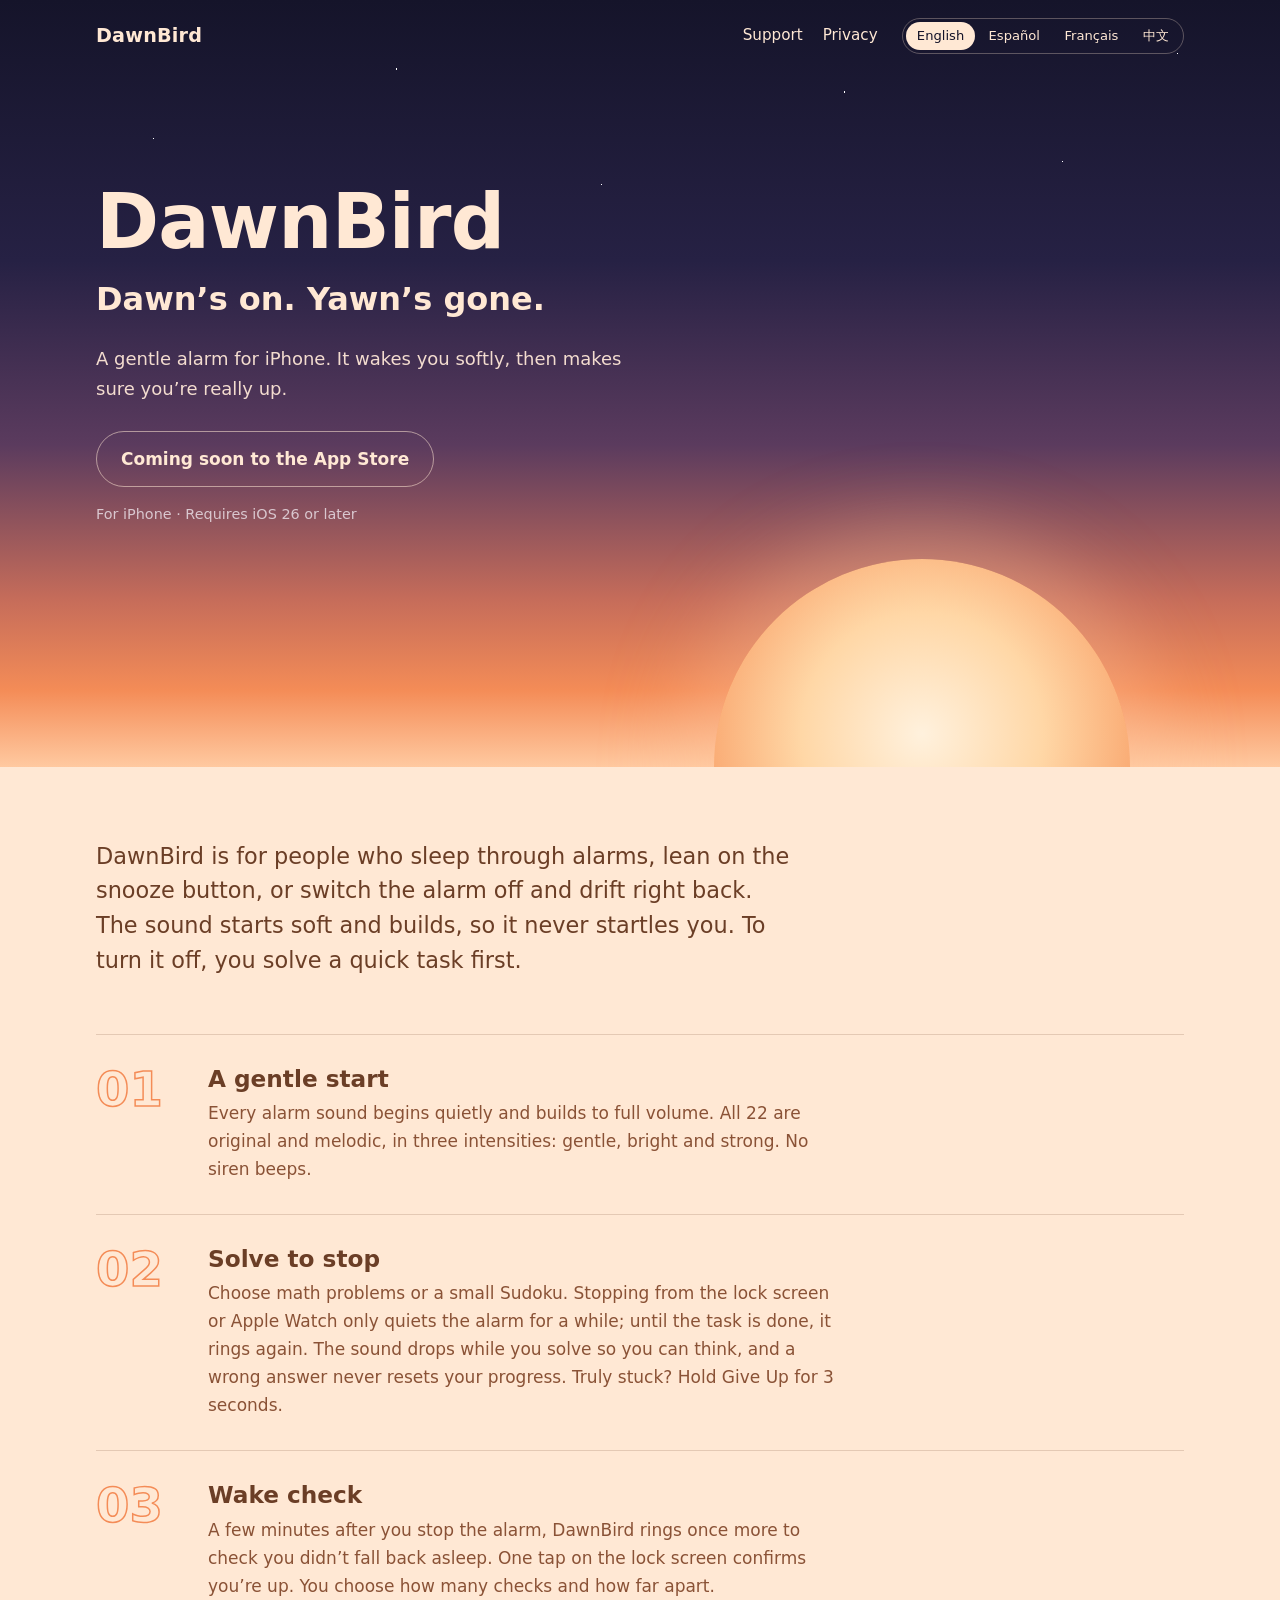
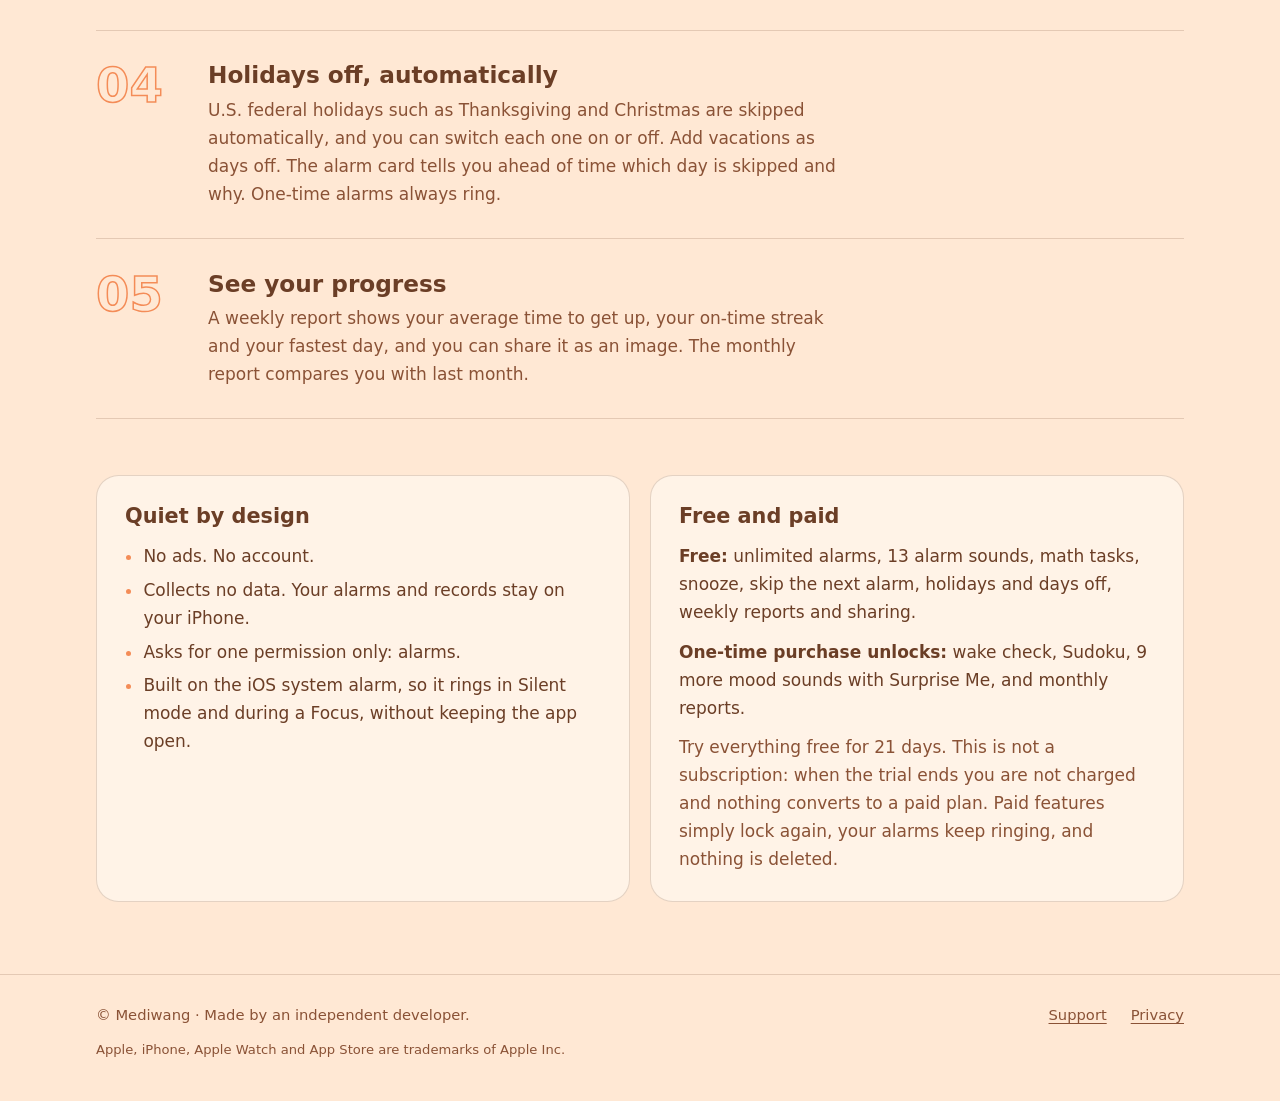
==== dawnbird/index.html @ 56aed917 "DawnBird site: home, support, privacy (en/es/fr/zh) Co-Authored-By: Claude Opus 5.5 <noreply@anthrop" ====
<!doctype html>
<html lang="en" data-lang="en" data-title-en="DawnBird – a gentle alarm that makes sure you’re up" data-title-es="DawnBird – una alarma amable que se asegura de que te levantes" data-title-fr="DawnBird – un réveil en douceur qui s’assure que vous êtes debout" data-title-zh="DawnBird – 先轻声唤醒，再确保你真的起来了">
<head>
<meta charset="utf-8">
<meta name="viewport" content="width=device-width, initial-scale=1">
<title>DawnBird – a gentle alarm that makes sure you’re up</title>
<meta name="description" content="DawnBird is a gentle alarm for iPhone. It wakes you softly, then makes sure you are really up: solve a quick task to stop it.">
<meta name="theme-color" content="#15142A">
<link rel="icon" href="assets/favicon.png">
<link rel="stylesheet" href="assets/site.css">
<script src="assets/site.js"></script>
</head>
<body class="home">
<a class="skip" href="#main"><span data-l="en" lang="en">Skip to content</span><span data-l="es" lang="es">Ir al contenido</span><span data-l="fr" lang="fr">Aller au contenu</span><span data-l="zh" lang="zh-Hans">跳到正文</span></a>
<header class="hero">
<div class="wrap top">
  <a class="brand" data-int href="./"><img src="assets/logo.png" alt="" width="32" height="32" onerror="this.remove()">DawnBird</a>
  <nav class="nav" aria-label="Site"><a data-int href="support/"><span data-l="en" lang="en">Support</span><span data-l="es" lang="es">Ayuda</span><span data-l="fr" lang="fr">Assistance</span><span data-l="zh" lang="zh-Hans">帮助</span></a><a data-int href="privacy/"><span data-l="en" lang="en">Privacy</span><span data-l="es" lang="es">Privacidad</span><span data-l="fr" lang="fr">Confidentialité</span><span data-l="zh" lang="zh-Hans">隐私</span></a></nav>
  <div class="langs" role="group" aria-label="Language"><a href="?lang=en" data-set-lang="en" lang="en" hreflang="en" aria-current="true">English</a><a href="?lang=es" data-set-lang="es" lang="es" hreflang="es">Español</a><a href="?lang=fr" data-set-lang="fr" lang="fr" hreflang="fr">Français</a><a href="?lang=zh" data-set-lang="zh" lang="zh-Hans" hreflang="zh-Hans">中文</a></div>
</div>
  <div class="wrap">
    <div class="hero-body">
<div data-l="en" lang="en">
    <h1>DawnBird</h1>
    <p class="slogan" lang="en">Dawn’s on. Yawn’s gone.</p>
    <p class="lede">A gentle alarm for iPhone. It wakes you softly, then makes sure you’re really up.</p>
    <a class="cta" data-store href="[[APP_STORE_URL]]"><span class="cta-live">Get it on the App Store</span><span class="cta-soon">Coming soon to the App Store</span></a>
    <p class="req">For iPhone · Requires iOS 26 or later</p>
</div>
<div data-l="es" lang="es">
    <h1>DawnBird</h1>
    <p class="slogan" lang="en">Dawn’s on. Yawn’s gone.</p>
    <p class="lede">Una alarma amable para iPhone. Te despierta con suavidad y luego se asegura de que de verdad te levantes.</p>
    <a class="cta" data-store href="[[APP_STORE_URL]]"><span class="cta-live">Consíguela en el App Store</span><span class="cta-soon">Próximamente en el App Store</span></a>
    <p class="req">Para iPhone · Requiere iOS 26 o posterior</p>
</div>
<div data-l="fr" lang="fr">
    <h1>DawnBird</h1>
    <p class="slogan" lang="en">Dawn’s on. Yawn’s gone.</p>
    <p class="lede">Un réveil tout en douceur pour iPhone. Il vous réveille doucement, puis s’assure que vous êtes vraiment debout.</p>
    <a class="cta" data-store href="[[APP_STORE_URL]]"><span class="cta-live">Télécharger dans l’App Store</span><span class="cta-soon">Bientôt dans l’App Store</span></a>
    <p class="req">Pour iPhone · Nécessite iOS 26 ou une version ultérieure</p>
</div>
<div data-l="zh" lang="zh-Hans">
    <h1>DawnBird</h1>
    <p class="slogan" lang="en">Dawn’s on. Yawn’s gone.</p>
    <p class="lede">一款温柔的 iPhone 闹钟：先轻声唤醒，再确保你真的起来了。</p>
    <a class="cta" data-store href="[[APP_STORE_URL]]"><span class="cta-live">前往 App Store 下载</span><span class="cta-soon">即将登陆 App Store</span></a>
    <p class="req">适用于 iPhone · 需要 iOS 26 或更新版本</p>
</div>
    </div>
  </div>
  <div class="sun" aria-hidden="true"></div>
</header>
<main id="main">
<div data-l="en" lang="en">
    <section class="wrap intro"><p>DawnBird is for people who sleep through alarms, lean on the snooze button, or switch the alarm off and drift right back. The sound starts soft and builds, so it never startles you. To turn it off, you solve a quick task first.</p></section>
    <ol class="wrap features">
      <li>
        <span class="num" aria-hidden="true">01</span>
        <div><h2>A gentle start</h2><p>Every alarm sound begins quietly and builds to full volume. All 22 are original and melodic, in three intensities: gentle, bright and strong. No siren beeps.</p></div>
      </li>
      <li>
        <span class="num" aria-hidden="true">02</span>
        <div><h2>Solve to stop</h2><p>Choose math problems or a small Sudoku. Stopping from the lock screen or Apple Watch only quiets the alarm for a while; until the task is done, it rings again. The sound drops while you solve so you can think, and a wrong answer never resets your progress. Truly stuck? Hold Give Up for 3 seconds.</p></div>
      </li>
      <li>
        <span class="num" aria-hidden="true">03</span>
        <div><h2>Wake check</h2><p>A few minutes after you stop the alarm, DawnBird rings once more to check you didn’t fall back asleep. One tap on the lock screen confirms you’re up. You choose how many checks and how far apart.</p></div>
      </li>
      <li>
        <span class="num" aria-hidden="true">04</span>
        <div><h2>Holidays off, automatically</h2><p>U.S. federal holidays such as Thanksgiving and Christmas are skipped automatically, and you can switch each one on or off. Add vacations as days off. The alarm card tells you ahead of time which day is skipped and why. One-time alarms always ring.</p></div>
      </li>
      <li>
        <span class="num" aria-hidden="true">05</span>
        <div><h2>See your progress</h2><p>A weekly report shows your average time to get up, your on-time streak and your fastest day, and you can share it as an image. The monthly report compares you with last month.</p></div>
      </li>
    </ol>
    <div class="wrap pair">
      <section class="card">
        <h2>Quiet by design</h2>
        <ul>
          <li>No ads. No account.</li>
          <li>Collects no data. Your alarms and records stay on your iPhone.</li>
          <li>Asks for one permission only: alarms.</li>
          <li>Built on the iOS system alarm, so it rings in Silent mode and during a Focus, without keeping the app open.</li>
        </ul>
      </section>
      <section class="card">
        <h2>Free and paid</h2>
          <p><strong>Free:</strong> unlimited alarms, 13 alarm sounds, math tasks, snooze, skip the next alarm, holidays and days off, weekly reports and sharing.</p>
          <p><strong>One-time purchase unlocks:</strong> wake check, Sudoku, 9 more mood sounds with Surprise Me, and monthly reports.</p>
          <p class="quiet">Try everything free for 21 days. This is not a subscription: when the trial ends you are not charged and nothing converts to a paid plan. Paid features simply lock again, your alarms keep ringing, and nothing is deleted.</p>
      </section>
    </div>
</div>
<div data-l="es" lang="es">
    <section class="wrap intro"><p>DawnBird es para quienes no oyen la alarma, abusan del botón de posponer o la apagan y se vuelven a dormir. El sonido empieza suave y va subiendo, así que nunca te sobresalta. Para apagarla, primero tienes que resolver una tarea rápida.</p></section>
    <ol class="wrap features">
      <li>
        <span class="num" aria-hidden="true">01</span>
        <div><h2>Un comienzo suave</h2><p>Cada sonido de alarma empieza bajito y sube hasta el volumen completo. Los 22 son originales y melódicos, en tres intensidades: suave, alegre y fuerte. Nada de pitidos de sirena.</p></div>
      </li>
      <li>
        <span class="num" aria-hidden="true">02</span>
        <div><h2>Resuelve para apagar</h2><p>Elige problemas de matemáticas o un sudoku pequeño. Detenerla desde la pantalla de bloqueo o el Apple Watch solo la silencia un rato; mientras la tarea no esté hecha, volverá a sonar. El sonido baja mientras resuelves para que puedas pensar, y una respuesta incorrecta nunca reinicia tu progreso. ¿De verdad no puedes? Mantén pulsado Give Up durante 3 segundos.</p></div>
      </li>
      <li>
        <span class="num" aria-hidden="true">03</span>
        <div><h2>Confirmación de que te levantaste</h2><p>Unos minutos después de apagar la alarma, DawnBird suena una vez más para comprobar que no te volviste a dormir. Un toque en la pantalla de bloqueo confirma que ya estás de pie. Tú decides cuántas comprobaciones y cada cuánto.</p></div>
      </li>
      <li>
        <span class="num" aria-hidden="true">04</span>
        <div><h2>Días festivos libres, automáticamente</h2><p>Los días festivos federales de EE. UU., como Acción de Gracias y Navidad, se omiten automáticamente, y puedes activar o desactivar cada uno. Agrega tus vacaciones como días libres. La tarjeta de la alarma te avisa con anticipación qué día se omite y por qué. Las alarmas de una sola vez siempre suenan.</p></div>
      </li>
      <li>
        <span class="num" aria-hidden="true">05</span>
        <div><h2>Mira tu progreso</h2><p>El informe semanal muestra tu tiempo promedio para levantarte, tu racha de puntualidad y tu día más rápido, y puedes compartirlo como imagen. El informe mensual te compara con el mes anterior.</p></div>
      </li>
    </ol>
    <div class="wrap pair">
      <section class="card">
        <h2>Tranquila por diseño</h2>
        <ul>
          <li>Sin anuncios. Sin cuenta.</li>
          <li>No recopila datos. Tus alarmas y registros se quedan en tu iPhone.</li>
          <li>Pide un solo permiso: alarmas.</li>
          <li>Se basa en la alarma del sistema de iOS, así que suena en modo Silencio y con un modo de concentración activo, sin tener la app abierta.</li>
        </ul>
      </section>
      <section class="card">
        <h2>Gratis y de pago</h2>
          <p><strong>Gratis:</strong> alarmas ilimitadas, 13 sonidos de alarma, tareas de matemáticas, posponer, omitir la próxima alarma, días festivos y días libres, informes semanales y compartir.</p>
          <p><strong>Una compra única desbloquea:</strong> la confirmación de que te levantaste, el sudoku, 9 sonidos más con Surprise Me y los informes mensuales.</p>
          <p class="quiet">Prueba todo gratis durante 21 días. No es una suscripción: al terminar la prueba no se te cobra nada ni se convierte en un plan de pago. Las funciones de pago simplemente se vuelven a bloquear, tus alarmas siguen sonando y no se borra nada.</p>
      </section>
    </div>
</div>
<div data-l="fr" lang="fr">
    <section class="wrap intro"><p>DawnBird s’adresse à ceux qui n’entendent pas leur réveil, abusent du rappel d’alarme ou l’éteignent avant de se rendormir. Le son commence doucement puis monte, sans jamais vous faire sursauter. Pour l’arrêter, il faut d’abord résoudre une petite tâche.</p></section>
    <ol class="wrap features">
      <li>
        <span class="num" aria-hidden="true">01</span>
        <div><h2>Un départ en douceur</h2><p>Chaque sonnerie commence tout bas et monte jusqu’au plein volume. Les 22 sonneries sont originales et mélodiques, en trois intensités : douce, vive et forte. Pas de bips de sirène.</p></div>
      </li>
      <li>
        <span class="num" aria-hidden="true">02</span>
        <div><h2>Résoudre pour arrêter</h2><p>Choisissez des calculs ou un petit sudoku. Arrêter l’alarme depuis l’écran verrouillé ou l’Apple Watch ne fait que la mettre en sourdine un moment; tant que la tâche n’est pas terminée, elle sonne de nouveau. Le son baisse pendant que vous réfléchissez, et une mauvaise réponse ne remet jamais votre progression à zéro. Vraiment bloqué? Maintenez Give Up pendant 3 secondes.</p></div>
      </li>
      <li>
        <span class="num" aria-hidden="true">03</span>
        <div><h2>Vérification du réveil</h2><p>Quelques minutes après l’arrêt de l’alarme, DawnBird sonne encore une fois pour vérifier que vous ne vous êtes pas rendormi. Un seul toucher sur l’écran verrouillé confirme que vous êtes debout. Vous choisissez le nombre de vérifications et leur intervalle.</p></div>
      </li>
      <li>
        <span class="num" aria-hidden="true">04</span>
        <div><h2>Jours fériés ignorés automatiquement</h2><p>Les jours fériés fédéraux américains, comme Thanksgiving et Noël, sont ignorés automatiquement, et vous pouvez activer ou désactiver chacun d’eux. Ajoutez vos vacances comme jours de congé. La carte de l’alarme vous indique à l’avance quel jour est ignoré et pourquoi. Les alarmes ponctuelles sonnent toujours.</p></div>
      </li>
      <li>
        <span class="num" aria-hidden="true">05</span>
        <div><h2>Suivez vos progrès</h2><p>Le rapport hebdomadaire affiche votre temps moyen pour vous lever, votre série de réveils à l’heure et votre journée la plus rapide; vous pouvez le partager sous forme d’image. Le rapport mensuel vous compare au mois précédent.</p></div>
      </li>
    </ol>
    <div class="wrap pair">
      <section class="card">
        <h2>Discrète par conception</h2>
        <ul>
          <li>Aucune publicité. Aucun compte.</li>
          <li>Aucune collecte de données. Vos alarmes et votre historique restent sur votre iPhone.</li>
          <li>Une seule autorisation demandée : les alarmes.</li>
          <li>Repose sur l’alarme système d’iOS : elle sonne en mode Silence et avec un mode de concentration activé, sans garder l’app ouverte.</li>
        </ul>
      </section>
      <section class="card">
        <h2>Gratuit et payant</h2>
          <p><strong>Gratuit :</strong> alarmes illimitées, 13 sonneries, calculs, rappel d’alarme, ignorer la prochaine alarme, jours fériés et jours de congé, rapports hebdomadaires et partage.</p>
          <p><strong>Un achat unique débloque :</strong> la vérification du réveil, le sudoku, 9 sonneries d’ambiance supplémentaires avec Surprise Me et les rapports mensuels.</p>
          <p class="quiet">Essayez tout gratuitement pendant 21 jours. Ce n’est pas un abonnement : à la fin de l’essai, rien n’est facturé et rien ne se transforme en formule payante. Les fonctions payantes se verrouillent simplement de nouveau, vos alarmes continuent de sonner et rien n’est supprimé.</p>
      </section>
    </div>
</div>
<div data-l="zh" lang="zh-Hans">
    <section class="wrap intro"><p>DawnBird 是给叫不醒、爱按贪睡、关了闹钟又睡着的人做的。铃声从轻到响慢慢升起，不吓人；要关掉它，得先完成一个小任务。</p></section>
    <ol class="wrap features">
      <li>
        <span class="num" aria-hidden="true">01</span>
        <div><h2>温柔开头</h2><p>每首闹铃都从轻声开始，逐渐升到满音量。22 首全部原创、有旋律，分温和、明快、强力三档，没有警报式的哔哔声。</p></div>
      </li>
      <li>
        <span class="num" aria-hidden="true">02</span>
        <div><h2>做题才算关</h2><p>可以选算数题或小数独。在锁屏或 Apple Watch 上按停，只会让它安静一会儿；题没做完，它会再响。做题时铃声会降低，让你能想清楚；答错不清零。真的做不出来，长按 Give Up 3 秒即可停止。</p></div>
      </li>
      <li>
        <span class="num" aria-hidden="true">03</span>
        <div><h2>起床确认</h2><p>关掉闹钟几分钟后，DawnBird 会再响一次，确认你没有睡回去。在锁屏上按一下就算确认。次数和间隔由你决定。</p></div>
      </li>
      <li>
        <span class="num" aria-hidden="true">04</span>
        <div><h2>节假日自动跳过</h2><p>感恩节、圣诞节等美国联邦假日自动不响，每个假日都可以单独开关。年假、出差可以设成休息日。跳过哪天、为什么跳过，闹钟卡片上会提前写明。一次性闹钟永远照常响。</p></div>
      </li>
      <li>
        <span class="num" aria-hidden="true">05</span>
        <div><h2>看见自己的进步</h2><p>周报显示平均起床用时、连续准时天数和最快的一天，可以生成图片分享。月报会和上个月对比。</p></div>
      </li>
    </ol>
    <div class="wrap pair">
      <section class="card">
        <h2>干净、安静</h2>
        <ul>
          <li>没有广告，没有账号。</li>
          <li>不收集任何数据，闹钟和记录只存在你的 iPhone 上。</li>
          <li>只申请闹钟这一项权限。</li>
          <li>基于 iOS 系统闹钟，静音模式和专注模式下照常响，不用一直开着 App。</li>
        </ul>
      </section>
      <section class="card">
        <h2>免费与付费</h2>
          <p><strong>免费：</strong>不限个数的闹钟、13 首闹铃、算数题、贪睡、只跳过下一次、节假日与休息日、周报与分享。</p>
          <p><strong>一次买断解锁：</strong>起床确认、数独、另外 9 首情绪闹铃与 Surprise Me、月报。</p>
          <p class="quiet">可以先免费试用全部功能 21 天。这不是订阅：到期不会扣费，也不会自动转成付费，只是付费功能重新锁上；闹钟照常响，什么都不会删除。</p>
      </section>
    </div>
</div>
</main>
<footer class="foot">
  <div class="wrap">
    <div class="row">
      <p>© Mediwang · <span data-l="en" lang="en">Made by an independent developer.</span><span data-l="es" lang="es">Hecha por un desarrollador independiente.</span><span data-l="fr" lang="fr">Créée par un développeur indépendant.</span><span data-l="zh" lang="zh-Hans">由独立开发者制作。</span></p>
      <a data-int href="support/"><span data-l="en" lang="en">Support</span><span data-l="es" lang="es">Ayuda</span><span data-l="fr" lang="fr">Assistance</span><span data-l="zh" lang="zh-Hans">帮助</span></a>
      <a data-int href="privacy/"><span data-l="en" lang="en">Privacy</span><span data-l="es" lang="es">Privacidad</span><span data-l="fr" lang="fr">Confidentialité</span><span data-l="zh" lang="zh-Hans">隐私</span></a>
    </div>
    <p class="legal"><span data-l="en" lang="en">Apple, iPhone, Apple Watch and App Store are trademarks of Apple Inc.</span><span data-l="es" lang="es">Apple, iPhone, Apple Watch y App Store son marcas comerciales de Apple Inc.</span><span data-l="fr" lang="fr">Apple, iPhone, Apple Watch et App Store sont des marques de commerce d’Apple Inc.</span><span data-l="zh" lang="zh-Hans">Apple、iPhone、Apple Watch 和 App Store 是 Apple Inc. 的商标。</span></p>
  </div>
</footer>
</body>
</html>
---- dawnbird/assets/site.css ----
/* DawnBird site styles.
   Brand colors: peach #FFE8D4 (day), night sky #15142A, brown text #6B3E26 / #8A5236,
   coral #F48C57 (decoration only, never text). System fonts only, no third-party requests. */

:root {
  --bg: #FFE8D4;
  --surface: #FFF3E7;
  --ink: #6B3E26;
  --ink-soft: #8A5236;
  --line: rgba(107, 62, 38, 0.18);
  --coral: #F48C57;
  --night: #15142A;
  --night-ink: #FFE8D4;
  --night-soft: #B9B3D9;
  --sky-low: #FFC9A0;
  --round: ui-rounded, "SF Pro Rounded", "Hiragino Maru Gothic ProN", "Arial Rounded MT Bold",
    -apple-system, "PingFang SC", "Microsoft YaHei", system-ui, sans-serif;
  --text: -apple-system, BlinkMacSystemFont, "SF Pro Text", "Segoe UI", "PingFang SC",
    "Hiragino Sans GB", "Microsoft YaHei", system-ui, sans-serif;
  color-scheme: light dark;
}

@media (prefers-color-scheme: dark) {
  :root {
    --bg: #15142A;
    --surface: #1F1D3A;
    --ink: #FFE8D4;
    --ink-soft: #B9B3D9;
    --line: rgba(185, 179, 217, 0.22);
    --sky-low: #F48C57;
  }
}

* { box-sizing: border-box; }

html { -webkit-text-size-adjust: 100%; scroll-behavior: smooth; }

body {
  margin: 0;
  background: var(--bg);
  color: var(--ink);
  font-family: var(--text);
  font-size: 1.0625rem;
  line-height: 1.65;
}

/* ---------- Language switching ----------
   Every translated element carries data-l="en|es|fr|zh".
   <html data-lang="…"> decides which one shows. English is the no-JavaScript default. */
html[data-lang="en"] [data-l]:not([data-l="en"]),
html[data-lang="es"] [data-l]:not([data-l="es"]),
html[data-lang="fr"] [data-l]:not([data-l="fr"]),
html[data-lang="zh"] [data-l]:not([data-l="zh"]) { display: none !important; }

/* ---------- Shared pieces ---------- */
a { color: inherit; text-decoration-thickness: 1px; text-underline-offset: 0.18em; }
a:hover { text-decoration-thickness: 2px; }
a:focus-visible, button:focus-visible {
  outline: 2px solid var(--coral);
  outline-offset: 3px;
  border-radius: 6px;
}

h1, h2, h3 { font-family: var(--round); font-weight: 600; line-height: 1.2; margin: 0; }

.wrap { width: min(100% - 2.5rem, 68rem); margin-inline: auto; }
.wrap-text { width: min(100% - 2.5rem, 42rem); margin-inline: auto; }

.skip {
  position: absolute; left: -999px; top: 0;
  background: var(--ink); color: var(--bg); padding: 0.5rem 0.9rem; border-radius: 0 0 8px 0;
}
.skip:focus { left: 0; z-index: 10; }

/* ---------- Header ---------- */
.top {
  display: flex; flex-wrap: wrap; align-items: center; gap: 0.6rem 1.5rem;
  padding-block: 1.1rem;
}
.brand {
  display: inline-flex; align-items: center; gap: 0.6rem;
  font-family: var(--round); font-weight: 600; font-size: 1.2rem; letter-spacing: 0.01em;
  text-decoration: none; margin-right: auto;
}
.brand img { width: 2rem; height: 2rem; border-radius: 0.55rem; display: block; }
.nav { display: flex; gap: 1.25rem; font-size: 0.95rem; }
.nav a { text-decoration: none; }
.nav a:hover, .nav a[aria-current="page"] { text-decoration: underline; }

.langs {
  display: inline-flex; padding: 3px; gap: 2px;
  border: 1px solid var(--line); border-radius: 999px;
  font-size: 0.82rem;
}
.langs a {
  text-decoration: none; padding: 0.22rem 0.7rem; border-radius: 999px; white-space: nowrap;
}
.langs a[aria-current="true"] { background: var(--ink); color: var(--bg); }

/* ---------- Home: dawn hero ---------- */
.home .hero {
  position: relative; overflow: hidden; isolation: isolate;
  color: var(--night-ink);
  background:
    radial-gradient(1px 1px at 12% 18%, #fff 50%, transparent 51%),
    radial-gradient(1.5px 1.5px at 31% 9%, #fff 50%, transparent 51%),
    radial-gradient(1px 1px at 47% 24%, #fff 50%, transparent 51%),
    radial-gradient(1.5px 1.5px at 66% 12%, #fff 50%, transparent 51%),
    radial-gradient(1px 1px at 83% 21%, #fff 50%, transparent 51%),
    radial-gradient(1px 1px at 92% 7%, #fff 50%, transparent 51%),
    linear-gradient(180deg, #15142A 0%, #262144 34%, #5B3B5E 58%, #C56C5A 78%, #F48C57 90%, var(--sky-low) 100%);
}
.home .hero .top { --line: rgba(255, 232, 212, 0.3); --ink: #FFE8D4; --bg: #15142A; }
.hero-body { padding: clamp(3rem, 9vw, 6.5rem) 0 clamp(9rem, 22vw, 15rem); max-width: 34rem; }
.hero h1 { font-size: clamp(2.6rem, 8vw, 4.75rem); letter-spacing: -0.01em; }
.hero .slogan {
  font-family: var(--round); font-weight: 600;
  font-size: clamp(1.35rem, 3.6vw, 2rem); margin: 0.4rem 0 1.1rem;
}
.hero .lede { margin: 0 0 1.75rem; color: #F3DCCF; font-size: 1.125rem; }
.hero .req { margin: 1rem 0 0; font-size: 0.9rem; color: #D9C7CF; }

.cta {
  display: inline-block; text-decoration: none;
  font-family: var(--round); font-weight: 600;
  background: #FFE8D4; color: #15142A;
  padding: 0.8rem 1.5rem; border-radius: 999px;
}
.cta:hover { background: #fff; }
.cta[aria-disabled="true"] {
  background: transparent; color: #FFE8D4; border: 1px solid rgba(255, 232, 212, 0.55); cursor: default;
}
html:not(.store-pending) .cta-soon, html.store-pending .cta-live { display: none !important; }

/* The sun sits on the horizon where the sky meets the page. */
.sun {
  position: absolute; z-index: -1;
  left: 72%; bottom: 0;
  width: clamp(13rem, 34vw, 26rem); aspect-ratio: 1;
  transform: translate(-50%, 50%);
  border-radius: 50%;
  background: radial-gradient(circle at 50% 42%, #FFF1DD 0%, #FFD7A6 38%, #F9A46C 72%, #F48C57 100%);
  box-shadow: 0 0 5rem 2rem rgba(255, 201, 160, 0.35);
  animation: rise 1.8s cubic-bezier(0.2, 0.7, 0.2, 1) both;
}
@keyframes rise { from { transform: translate(-50%, 82%); opacity: 0.4; } }
@media (max-width: 40rem) { .sun { left: 50%; } }
@media (prefers-reduced-motion: reduce) {
  .sun { animation: none; }
  html { scroll-behavior: auto; }
}

/* ---------- Home: content ---------- */
.intro { padding: clamp(2.5rem, 6vw, 4.5rem) 0 0; }
.intro p { font-size: clamp(1.15rem, 2.3vw, 1.4rem); line-height: 1.55; max-width: 44rem; margin: 0; }

.features { list-style: none; margin-block: 0; padding: clamp(2rem, 5vw, 3.5rem) 0; }
.features li {
  display: grid; grid-template-columns: 5.5rem 1fr; gap: 0 1.5rem;
  padding: 1.9rem 0; border-top: 1px solid var(--line);
}
.features li:last-child { border-bottom: 1px solid var(--line); }
.features .num {
  font-family: var(--round); font-weight: 600; font-size: 3rem; line-height: 1;
  color: transparent; -webkit-text-stroke: 1.5px var(--coral);
}
.features h2 { font-size: 1.45rem; margin-bottom: 0.4rem; }
.features p { margin: 0; color: var(--ink-soft); max-width: 40rem; }
@media (max-width: 34rem) {
  .features li { grid-template-columns: 1fr; }
  .features .num { font-size: 2.2rem; margin-bottom: 0.5rem; }
}

.pair { display: grid; gap: 1.25rem; grid-template-columns: repeat(auto-fit, minmax(17rem, 1fr)); padding-bottom: clamp(2.5rem, 6vw, 4.5rem); }
.card { background: var(--surface); border: 1px solid var(--line); border-radius: 1.4rem; padding: 1.75rem; }
.card h2 { font-size: 1.3rem; margin-bottom: 0.8rem; }
.card ul { margin: 0; padding-left: 1.15rem; }
.card li { margin: 0.35rem 0; }
.card li::marker { color: var(--coral); }
.card p { margin: 0 0 0.7rem; }
.card p:last-child { margin-bottom: 0; }
.card .quiet { color: var(--ink-soft); }

/* ---------- Text pages (support, privacy) ---------- */
.page .dawn-bar {
  height: 6px;
  background: linear-gradient(90deg, #15142A 0%, #5B3B5E 38%, #F48C57 74%, #FFC9A0 100%);
}
.page .top { border-bottom: 1px solid var(--line); }
.page main { padding: clamp(2rem, 6vw, 4rem) 0 3rem; }
.page h1 { font-size: clamp(2rem, 6vw, 2.9rem); margin-bottom: 0.6rem; }
.page .meta { color: var(--ink-soft); margin: 0 0 1.75rem; font-size: 0.95rem; }
.page h2 { font-size: 1.3rem; margin: 2.25rem 0 0.5rem; }
.page p { margin: 0 0 1rem; }
.page .lead { font-size: 1.15rem; }

.callout {
  background: var(--surface); border: 1px solid var(--line); border-left: 5px solid var(--coral);
  border-radius: 0.9rem; padding: 1.1rem 1.3rem; margin: 0 0 1.75rem;
  font-family: var(--round); font-weight: 600; font-size: 1.15rem;
}
.callout p { margin: 0; }
.callout .plain { font-family: var(--text); font-weight: 400; font-size: 1rem; margin-top: 0.4rem; }

.faq { margin: 0.5rem 0 0; }
.faq > div { padding-top: 1.25rem; margin-top: 1.25rem; border-top: 1px solid var(--line); }
.faq > div:first-child { border-top: 0; padding-top: 0; margin-top: 0; }
.faq dt { font-family: var(--round); font-weight: 600; font-size: 1.1rem; }
.faq dd { margin: 0.35rem 0 0; color: var(--ink-soft); }

.note { color: var(--ink-soft); font-size: 0.92rem; border-top: 1px solid var(--line); padding-top: 1.25rem; margin-top: 2.5rem; }

/* ---------- Footer ---------- */
.foot { border-top: 1px solid var(--line); padding: 1.75rem 0 2.5rem; font-size: 0.92rem; color: var(--ink-soft); }
.foot .row { display: flex; flex-wrap: wrap; gap: 0.5rem 1.5rem; align-items: baseline; }
.foot .row > :first-child { margin-right: auto; }
.foot p { margin: 0; }
.foot .legal { margin-top: 0.75rem; font-size: 0.82rem; }
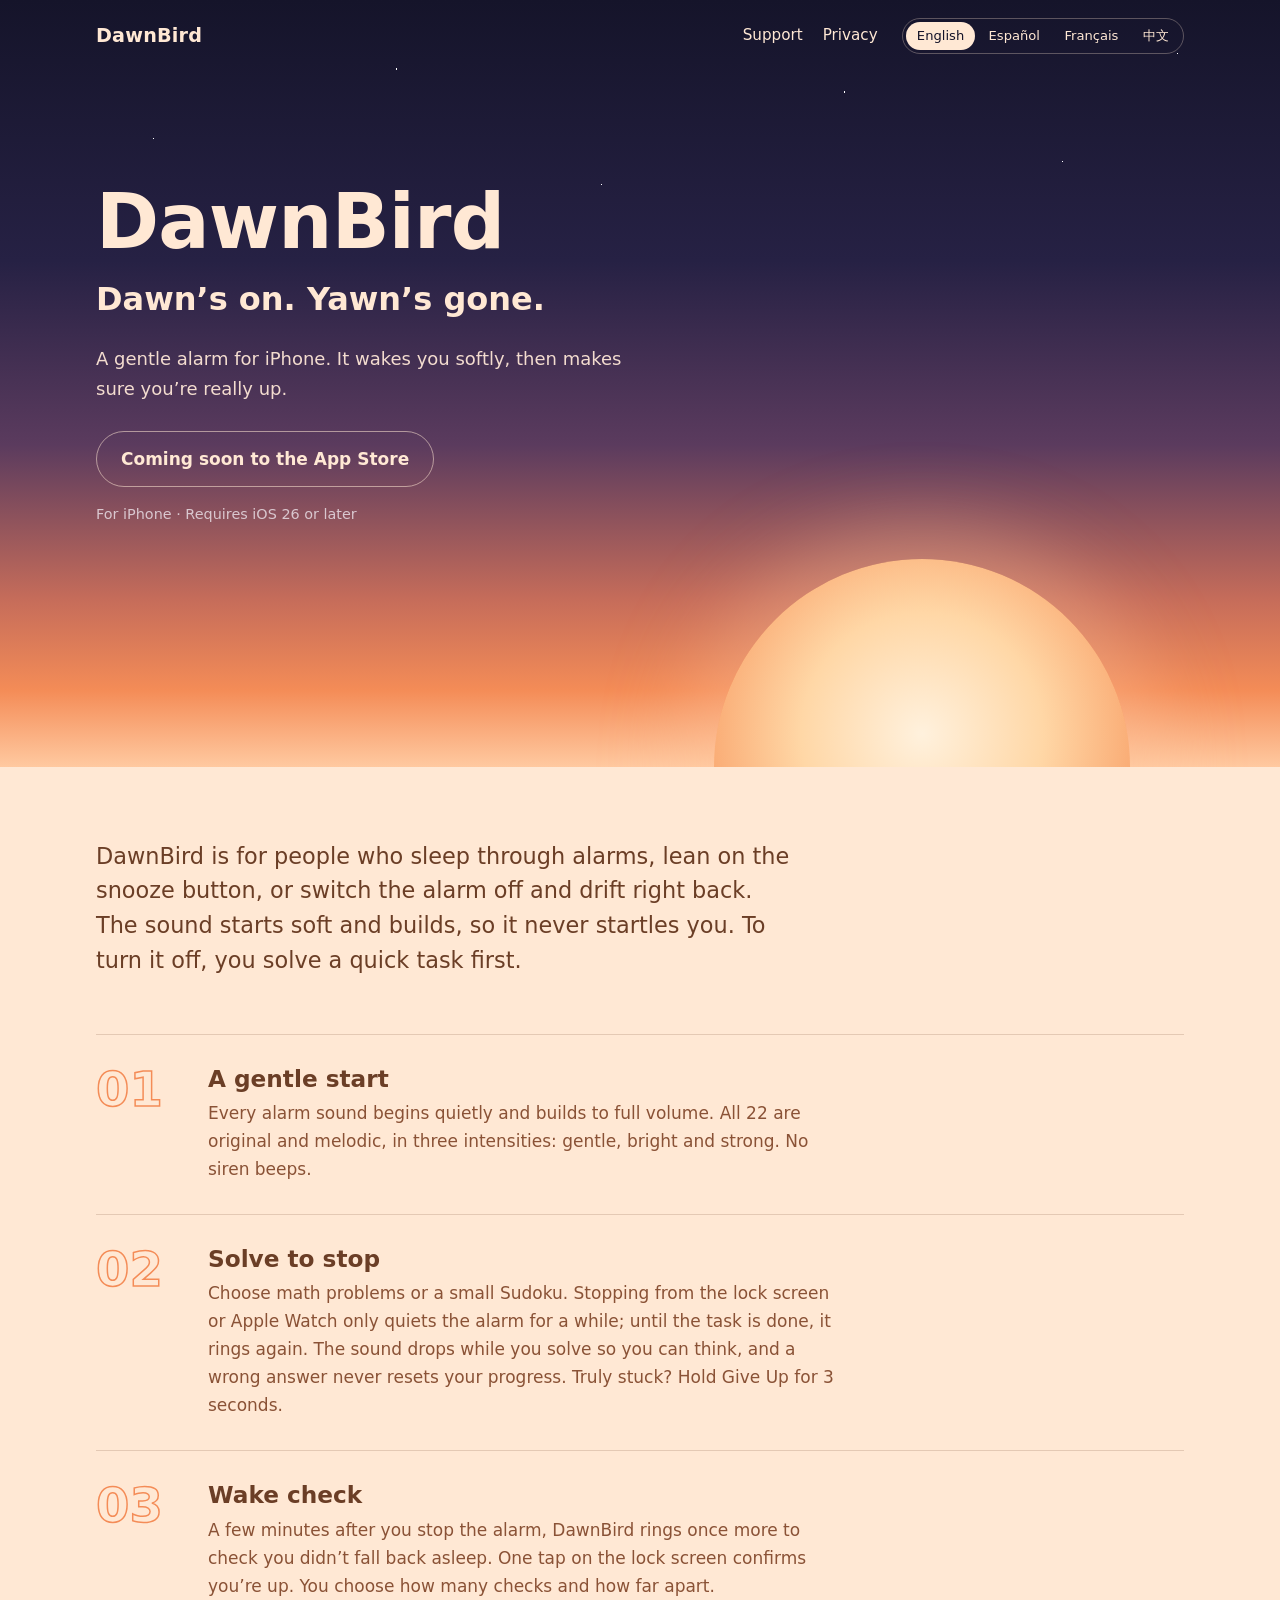
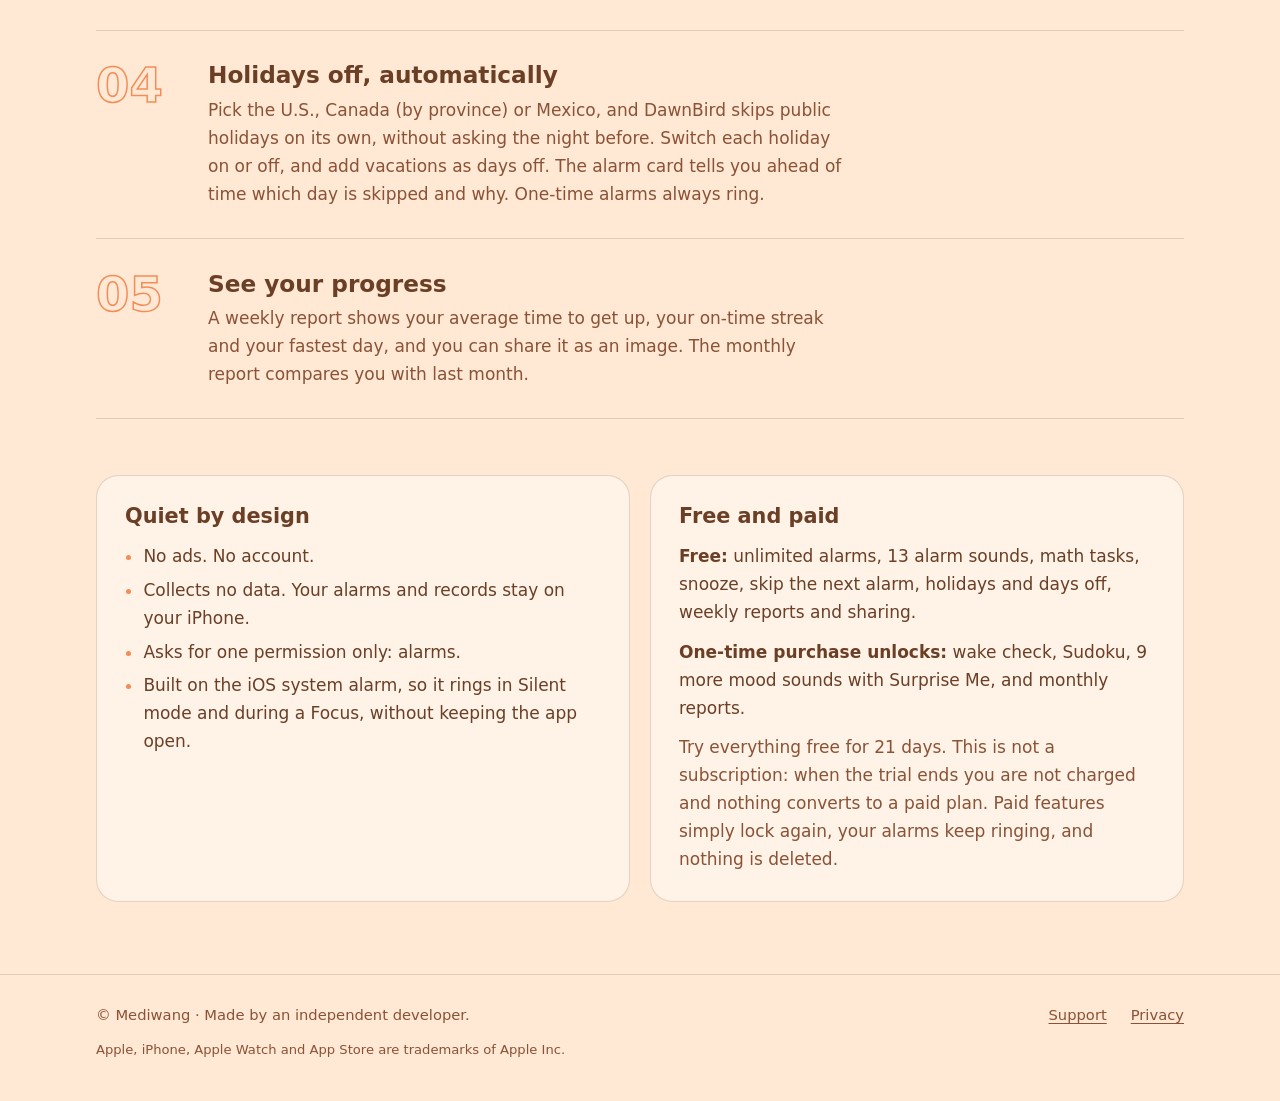
==== commit 20ff6076: "Home page: French matches the app; holidays cover the U.S., Canada and Mexico French uses the app's " ====
--- a/dawnbird/index.html
+++ b/dawnbird/index.html
@@ -70,7 +70,7 @@
       </li>
       <li>
         <span class="num" aria-hidden="true">04</span>
-        <div><h2>Holidays off, automatically</h2><p>U.S. federal holidays such as Thanksgiving and Christmas are skipped automatically, and you can switch each one on or off. Add vacations as days off. The alarm card tells you ahead of time which day is skipped and why. One-time alarms always ring.</p></div>
+        <div><h2>Holidays off, automatically</h2><p>Pick the U.S., Canada (by province) or Mexico, and DawnBird skips public holidays on its own, without asking the night before. Switch each holiday on or off, and add vacations as days off. The alarm card tells you ahead of time which day is skipped and why. One-time alarms always ring.</p></div>
       </li>
       <li>
         <span class="num" aria-hidden="true">05</span>
@@ -104,7 +104,7 @@
       </li>
       <li>
         <span class="num" aria-hidden="true">02</span>
-        <div><h2>Resuelve para apagar</h2><p>Elige problemas de matemáticas o un sudoku pequeño. Detenerla desde la pantalla de bloqueo o el Apple Watch solo la silencia un rato; mientras la tarea no esté hecha, volverá a sonar. El sonido baja mientras resuelves para que puedas pensar, y una respuesta incorrecta nunca reinicia tu progreso. ¿De verdad no puedes? Mantén pulsado Give Up durante 3 segundos.</p></div>
+        <div><h2>Resuelve para apagar</h2><p>Elige problemas de matemáticas o un sudoku pequeño. Detenerla desde la pantalla de bloqueo o el Apple Watch solo la silencia un rato; mientras la tarea no esté hecha, volverá a sonar. El sonido baja mientras resuelves para que puedas pensar, y una respuesta incorrecta nunca reinicia tu progreso. ¿De verdad no puedes? Mantén pulsado Rendirme durante 3 segundos.</p></div>
       </li>
       <li>
         <span class="num" aria-hidden="true">03</span>
@@ -112,7 +112,7 @@
       </li>
       <li>
         <span class="num" aria-hidden="true">04</span>
-        <div><h2>Días festivos libres, automáticamente</h2><p>Los días festivos federales de EE. UU., como Acción de Gracias y Navidad, se omiten automáticamente, y puedes activar o desactivar cada uno. Agrega tus vacaciones como días libres. La tarjeta de la alarma te avisa con anticipación qué día se omite y por qué. Las alarmas de una sola vez siempre suenan.</p></div>
+        <div><h2>Días festivos libres, automáticamente</h2><p>Elige Estados Unidos, Canadá (por provincia) o México, y DawnBird omite los días festivos por su cuenta, sin preguntarte la noche anterior. Activa o desactiva cada festivo y agrega tus vacaciones como días libres. La tarjeta de la alarma te avisa con anticipación qué día se omite y por qué. Las alarmas de una sola vez siempre suenan.</p></div>
       </li>
       <li>
         <span class="num" aria-hidden="true">05</span>
@@ -138,7 +138,7 @@
     </div>
 </div>
 <div data-l="fr" lang="fr">
-    <section class="wrap intro"><p>DawnBird s’adresse à ceux qui n’entendent pas leur réveil, abusent du rappel d’alarme ou l’éteignent avant de se rendormir. Le son commence doucement puis monte, sans jamais vous faire sursauter. Pour l’arrêter, il faut d’abord résoudre une petite tâche.</p></section>
+    <section class="wrap intro"><p>DawnBird s’adresse à ceux qui n’entendent pas leur réveil, abusent du rappel d’alarme ou l’éteignent avant de se rendormir. Le son commence doucement puis monte, sans jamais vous faire sursauter. Pour l’arrêter, il faut d’abord résoudre un petit défi.</p></section>
     <ol class="wrap features">
       <li>
         <span class="num" aria-hidden="true">01</span>
@@ -146,19 +146,19 @@
       </li>
       <li>
         <span class="num" aria-hidden="true">02</span>
-        <div><h2>Résoudre pour arrêter</h2><p>Choisissez des calculs ou un petit sudoku. Arrêter l’alarme depuis l’écran verrouillé ou l’Apple Watch ne fait que la mettre en sourdine un moment; tant que la tâche n’est pas terminée, elle sonne de nouveau. Le son baisse pendant que vous réfléchissez, et une mauvaise réponse ne remet jamais votre progression à zéro. Vraiment bloqué? Maintenez Give Up pendant 3 secondes.</p></div>
-      </li>
-      <li>
-        <span class="num" aria-hidden="true">03</span>
-        <div><h2>Vérification du réveil</h2><p>Quelques minutes après l’arrêt de l’alarme, DawnBird sonne encore une fois pour vérifier que vous ne vous êtes pas rendormi. Un seul toucher sur l’écran verrouillé confirme que vous êtes debout. Vous choisissez le nombre de vérifications et leur intervalle.</p></div>
-      </li>
-      <li>
-        <span class="num" aria-hidden="true">04</span>
-        <div><h2>Jours fériés ignorés automatiquement</h2><p>Les jours fériés fédéraux américains, comme Thanksgiving et Noël, sont ignorés automatiquement, et vous pouvez activer ou désactiver chacun d’eux. Ajoutez vos vacances comme jours de congé. La carte de l’alarme vous indique à l’avance quel jour est ignoré et pourquoi. Les alarmes ponctuelles sonnent toujours.</p></div>
-      </li>
-      <li>
-        <span class="num" aria-hidden="true">05</span>
-        <div><h2>Suivez vos progrès</h2><p>Le rapport hebdomadaire affiche votre temps moyen pour vous lever, votre série de réveils à l’heure et votre journée la plus rapide; vous pouvez le partager sous forme d’image. Le rapport mensuel vous compare au mois précédent.</p></div>
+        <div><h2>Résoudre pour arrêter</h2><p>Choisissez des calculs ou un petit sudoku. Arrêter l’alarme depuis l’écran verrouillé ou l’Apple Watch ne fait que la mettre en sourdine un moment ; tant que le défi n’est pas résolu, elle sonne de nouveau. Le son baisse pendant que vous réfléchissez, et une mauvaise réponse ne remet jamais votre progression à zéro. Vraiment bloqué ? Maintenez Abandonner pendant 3 secondes.</p></div>
+      </li>
+      <li>
+        <span class="num" aria-hidden="true">03</span>
+        <div><h2>Contrôle de réveil</h2><p>Quelques minutes après l’arrêt de l’alarme, DawnBird sonne encore une fois pour vérifier que vous ne vous êtes pas rendormi. Un seul toucher sur l’écran verrouillé confirme que vous êtes debout. Vous choisissez le nombre de contrôles et leur intervalle.</p></div>
+      </li>
+      <li>
+        <span class="num" aria-hidden="true">04</span>
+        <div><h2>Jours fériés sautés automatiquement</h2><p>Choisissez les États-Unis, le Canada (par province) ou le Mexique, et DawnBird saute tout seul les jours fériés, sans rien vous demander la veille. Activez ou désactivez chaque jour férié, et ajoutez vos vacances comme congés. La carte de l’alarme indique à l’avance quel jour sera sauté, et pourquoi. Les alarmes uniques sonnent toujours.</p></div>
+      </li>
+      <li>
+        <span class="num" aria-hidden="true">05</span>
+        <div><h2>Suivez vos progrès</h2><p>Le bilan hebdomadaire affiche votre temps moyen pour vous lever, votre série de réveils à l’heure et votre journée la plus rapide ; vous pouvez le partager sous forme d’image. Le bilan mensuel vous compare au mois précédent.</p></div>
       </li>
     </ol>
     <div class="wrap pair">
@@ -168,14 +168,14 @@
           <li>Aucune publicité. Aucun compte.</li>
           <li>Aucune collecte de données. Vos alarmes et votre historique restent sur votre iPhone.</li>
           <li>Une seule autorisation demandée : les alarmes.</li>
-          <li>Repose sur l’alarme système d’iOS : elle sonne en mode Silence et avec un mode de concentration activé, sans garder l’app ouverte.</li>
+          <li>Repose sur l’alarme système d’iOS : elle sonne en mode silencieux et avec Concentration activée, sans garder l’app ouverte.</li>
         </ul>
       </section>
       <section class="card">
         <h2>Gratuit et payant</h2>
-          <p><strong>Gratuit :</strong> alarmes illimitées, 13 sonneries, calculs, rappel d’alarme, ignorer la prochaine alarme, jours fériés et jours de congé, rapports hebdomadaires et partage.</p>
-          <p><strong>Un achat unique débloque :</strong> la vérification du réveil, le sudoku, 9 sonneries d’ambiance supplémentaires avec Surprise Me et les rapports mensuels.</p>
-          <p class="quiet">Essayez tout gratuitement pendant 21 jours. Ce n’est pas un abonnement : à la fin de l’essai, rien n’est facturé et rien ne se transforme en formule payante. Les fonctions payantes se verrouillent simplement de nouveau, vos alarmes continuent de sonner et rien n’est supprimé.</p>
+          <p><strong>Gratuit :</strong> alarmes illimitées, 13 sonneries, calculs, rappel d’alarme, Sauter la suivante, jours fériés et congés, bilan hebdomadaire et partage.</p>
+          <p><strong>Un achat unique débloque :</strong> les contrôles de réveil, le sudoku, 9 sonneries d’ambiance supplémentaires et Surprenez-moi, et les bilans mensuels.</p>
+          <p class="quiet">Essayez tout gratuitement pendant 21 jours. Ce n’est pas un abonnement : à la fin de l’essai, rien n’est facturé et rien ne se transforme en formule payante. Les fonctionnalités payantes se verrouillent simplement à nouveau, vos alarmes continuent de sonner et rien n’est supprimé.</p>
       </section>
     </div>
 </div>
@@ -188,7 +188,7 @@
       </li>
       <li>
         <span class="num" aria-hidden="true">02</span>
-        <div><h2>做题才算关</h2><p>可以选算数题或小数独。在锁屏或 Apple Watch 上按停，只会让它安静一会儿；题没做完，它会再响。做题时铃声会降低，让你能想清楚；答错不清零。真的做不出来，长按 Give Up 3 秒即可停止。</p></div>
+        <div><h2>做题才算关</h2><p>可以选算数题或小数独。在锁屏或 Apple Watch 上按停，只会让它安静一会儿；题没做完，它会再响。做题时铃声会降低，让你能想清楚；答错不清零。真的做不出来，长按“放弃”3 秒即可停止。</p></div>
       </li>
       <li>
         <span class="num" aria-hidden="true">03</span>
@@ -196,7 +196,7 @@
       </li>
       <li>
         <span class="num" aria-hidden="true">04</span>
-        <div><h2>节假日自动跳过</h2><p>感恩节、圣诞节等美国联邦假日自动不响，每个假日都可以单独开关。年假、出差可以设成休息日。跳过哪天、为什么跳过，闹钟卡片上会提前写明。一次性闹钟永远照常响。</p></div>
+        <div><h2>节假日自动跳过</h2><p>选美国、加拿大（按省）或墨西哥，DawnBird 会自己跳过法定节假日，前一晚不会来问。每个假日都可以单独开关，年假、出差可以设成休息日。跳过哪天、为什么跳过，闹钟卡片上会提前写明。一次性闹钟永远照常响。</p></div>
       </li>
       <li>
         <span class="num" aria-hidden="true">05</span>
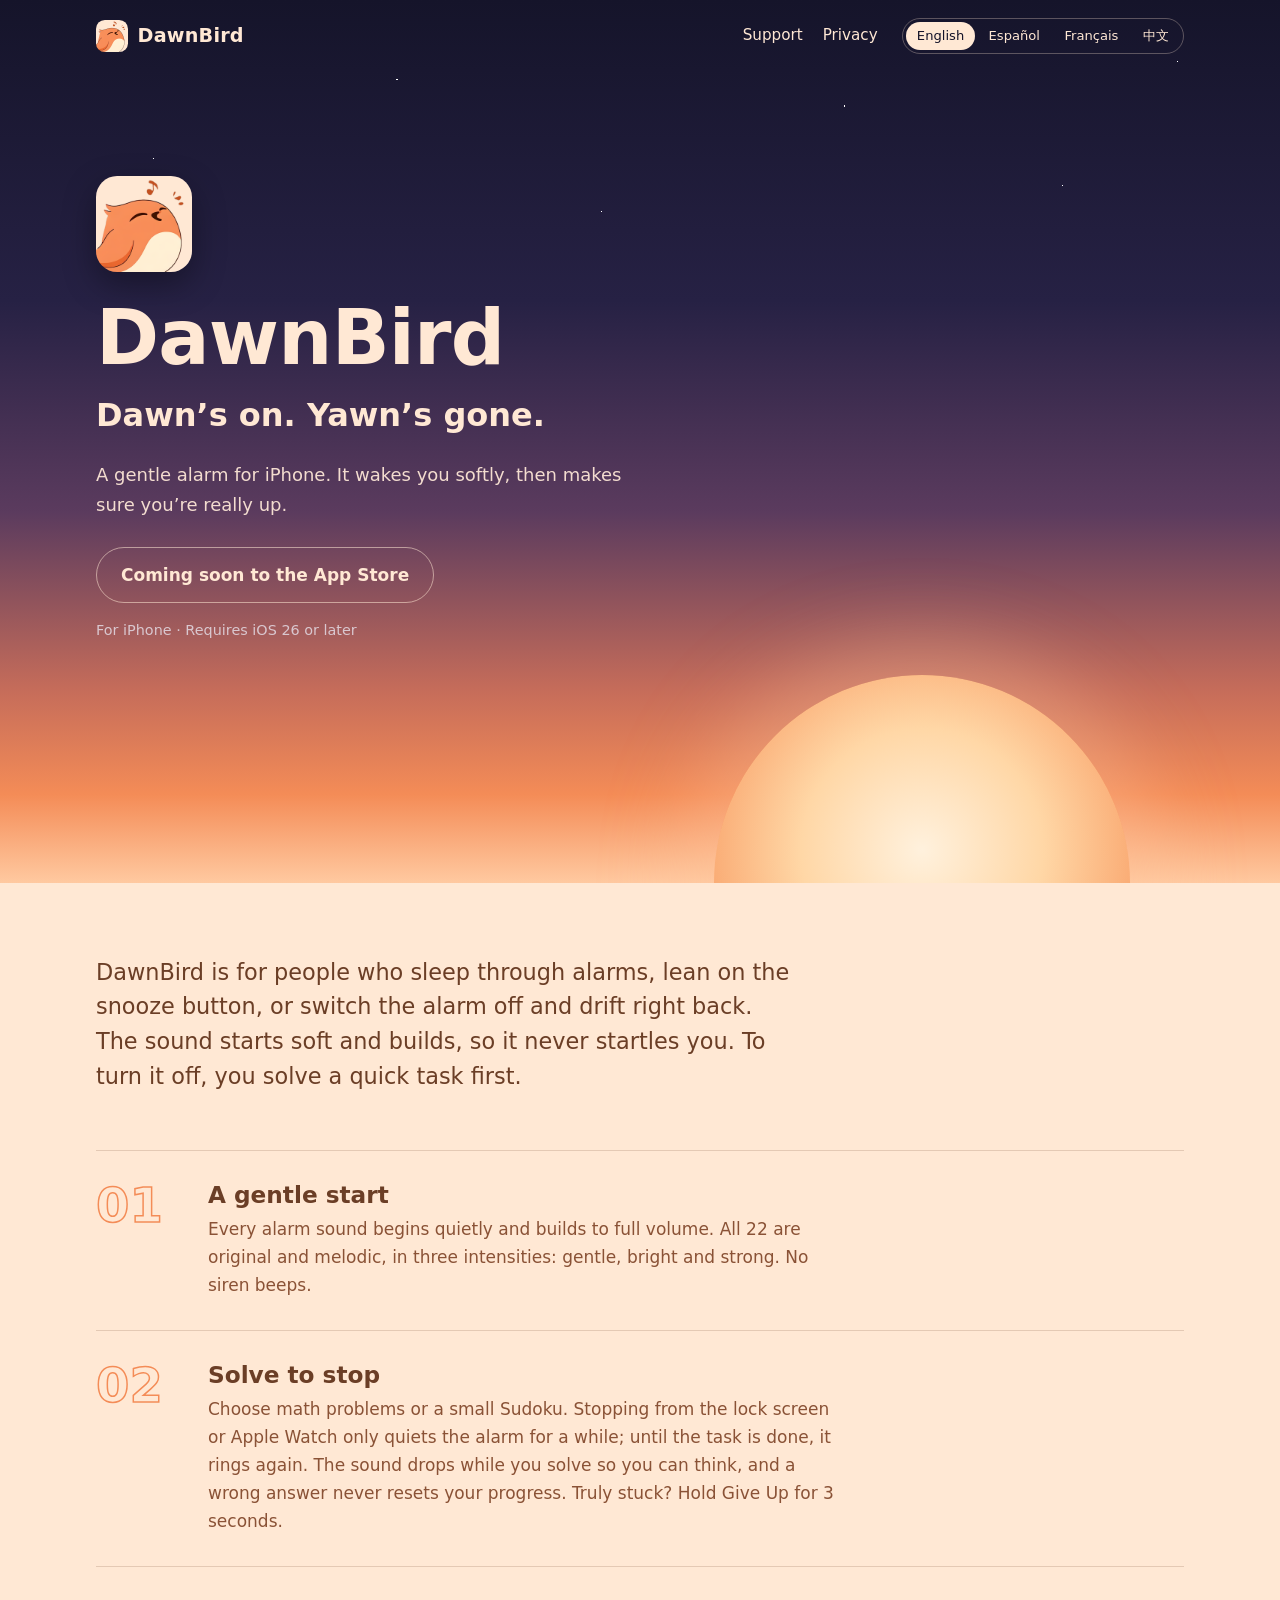
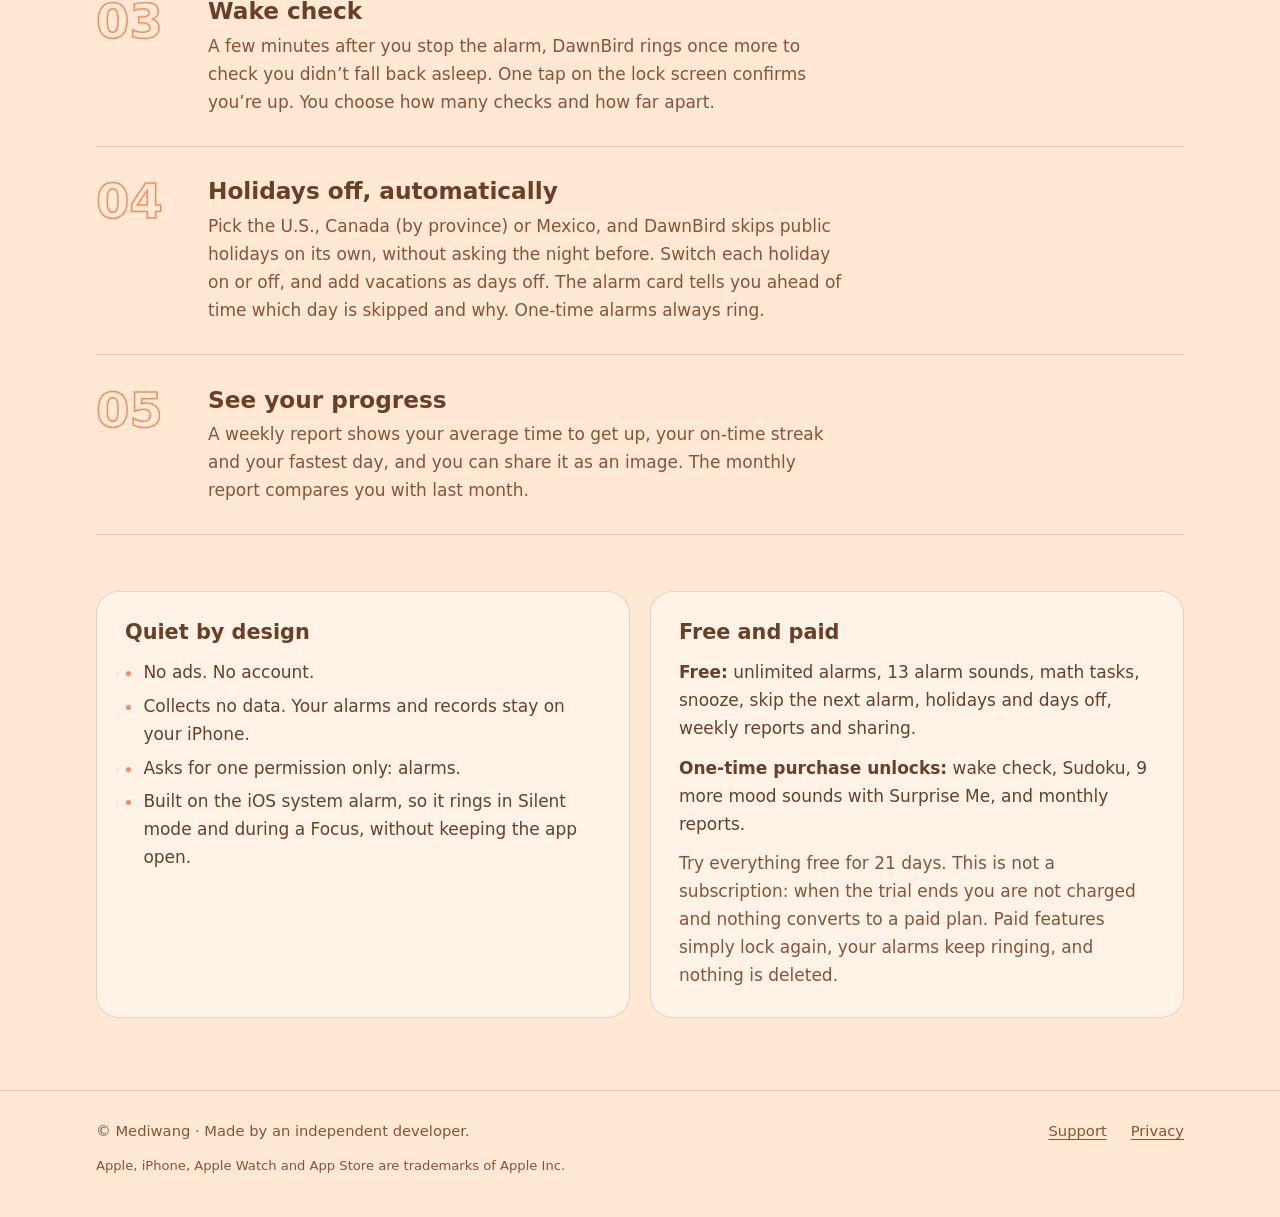
==== commit 0378f58e: "Home page: the app icon above the hero title One decorative <img> at the top of .hero-body, so every" ====
--- a/dawnbird/index.html
+++ b/dawnbird/index.html
@@ -20,6 +20,7 @@
 </div>
   <div class="wrap">
     <div class="hero-body">
+      <img class="hero-icon" src="assets/icon-256.png" alt="" width="96" height="96" onerror="this.remove()">
 <div data-l="en" lang="en">
     <h1>DawnBird</h1>
     <p class="slogan" lang="en">Dawn’s on. Yawn’s gone.</p>
--- a/dawnbird/assets/site.css
+++ b/dawnbird/assets/site.css
@@ -113,6 +113,10 @@
 .home .hero .top { --line: rgba(255, 232, 212, 0.3); --ink: #FFE8D4; --bg: #15142A; }
 .hero-body { padding: clamp(3rem, 9vw, 6.5rem) 0 clamp(9rem, 22vw, 15rem); max-width: 34rem; }
 .hero h1 { font-size: clamp(2.6rem, 8vw, 4.75rem); letter-spacing: -0.01em; }
+.hero-icon {
+  display: block; width: clamp(4.5rem, 12vw, 6rem); height: clamp(4.5rem, 12vw, 6rem);
+  border-radius: 22%; margin-bottom: 1.25rem; box-shadow: 0 0.75rem 2rem rgba(0, 0, 0, 0.35);
+}
 .hero .slogan {
   font-family: var(--round); font-weight: 600;
   font-size: clamp(1.35rem, 3.6vw, 2rem); margin: 0.4rem 0 1.1rem;
